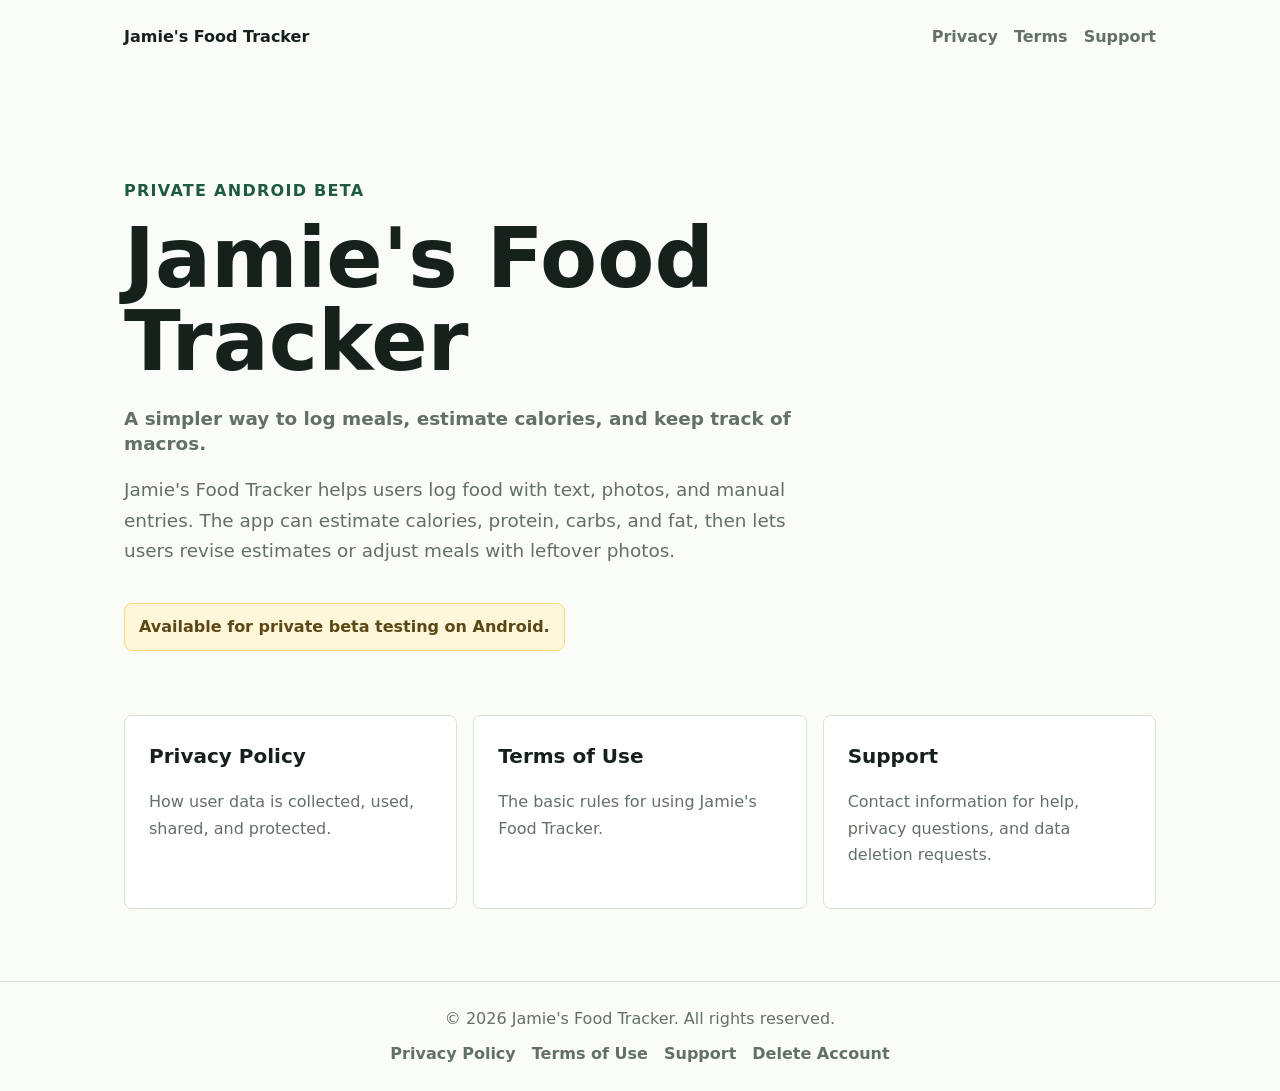
==== index.html @ 7841385f "Create Jamie's Food Tracker site" ====
<!doctype html>
<html lang="en">
  <head>
    <meta charset="utf-8">
    <meta name="viewport" content="width=device-width, initial-scale=1">
    <title>Jamie's Food Tracker</title>
    <meta
      name="description"
      content="A simpler way to log meals, estimate calories, and keep track of macros."
    >
    <link rel="stylesheet" href="/styles.css">
  </head>
  <body>
    <header class="site-header">
      <a class="brand" href="/">Jamie's Food Tracker</a>
      <nav aria-label="Primary">
        <a href="/privacy/">Privacy</a>
        <a href="/terms/">Terms</a>
        <a href="/support/">Support</a>
      </nav>
    </header>

    <main class="home">
      <section class="hero">
        <p class="eyebrow">Private Android beta</p>
        <h1>Jamie's Food Tracker</h1>
        <p class="subheadline">
          A simpler way to log meals, estimate calories, and keep track of macros.
        </p>
        <p>
          Jamie's Food Tracker helps users log food with text, photos, and
          manual entries. The app can estimate calories, protein, carbs, and
          fat, then lets users revise estimates or adjust meals with leftover
          photos.
        </p>
        <p class="beta-note">Available for private beta testing on Android.</p>
      </section>

      <section class="link-grid" aria-label="Important pages">
        <a href="/privacy/">
          <span>Privacy Policy</span>
          <p>How user data is collected, used, shared, and protected.</p>
        </a>
        <a href="/terms/">
          <span>Terms of Use</span>
          <p>The basic rules for using Jamie's Food Tracker.</p>
        </a>
        <a href="/support/">
          <span>Support</span>
          <p>Contact information for help, privacy questions, and data deletion requests.</p>
        </a>
      </section>
    </main>

    <footer>
      <p>&copy; 2026 Jamie's Food Tracker. All rights reserved.</p>
      <nav aria-label="Footer">
        <a href="/privacy/">Privacy Policy</a>
        <a href="/terms/">Terms of Use</a>
        <a href="/support/">Support</a>
        <a href="/delete-account/">Delete Account</a>
      </nav>
    </footer>
  </body>
</html>
---- styles.css ----
:root {
  color-scheme: light;
  --bg: #fafcf7;
  --surface: #ffffff;
  --text: #17211b;
  --muted: #637067;
  --line: #d8e3d9;
  --accent: #246b4f;
  --accent-strong: #1e5a42;
  --accent-soft: #e2efe6;
  --gold: #ffd979;
  --focus: #8b6500;
  font-family:
    Inter, ui-sans-serif, system-ui, -apple-system, BlinkMacSystemFont, "Segoe UI",
    sans-serif;
}

* {
  box-sizing: border-box;
}

body {
  margin: 0;
  background: var(--bg);
  color: var(--text);
  font-size: 16px;
  line-height: 1.65;
}

a {
  color: var(--accent-strong);
}

a:focus-visible {
  outline: 3px solid var(--focus);
  outline-offset: 3px;
}

.site-header {
  display: flex;
  align-items: center;
  justify-content: space-between;
  gap: 24px;
  max-width: 1080px;
  margin: 0 auto;
  padding: 24px;
}

.brand {
  color: var(--text);
  font-weight: 850;
  text-decoration: none;
}

nav {
  display: flex;
  flex-wrap: wrap;
  gap: 16px;
}

nav a {
  color: var(--muted);
  font-weight: 750;
  text-decoration: none;
}

nav a:hover {
  color: var(--accent-strong);
}

main {
  max-width: 1080px;
  margin: 0 auto;
  padding: 32px 24px 72px;
}

.home {
  min-height: calc(100vh - 170px);
}

.hero {
  max-width: 780px;
  padding: 72px 0 48px;
}

.eyebrow {
  color: var(--accent-strong);
  font-weight: 850;
  letter-spacing: 0.08em;
  margin: 0 0 12px;
  text-transform: uppercase;
}

h1 {
  font-size: clamp(2.65rem, 7vw, 5.2rem);
  line-height: 1;
  margin: 0 0 24px;
}

.subheadline {
  color: var(--text);
  font-size: clamp(1.25rem, 3vw, 1.8rem);
  font-weight: 750;
  line-height: 1.35;
  max-width: 720px;
}

.hero p:not(.eyebrow):not(.beta-note) {
  color: var(--muted);
  font-size: 1.15rem;
  max-width: 700px;
}

.beta-note {
  align-items: center;
  background: #fff7d9;
  border: 1px solid var(--gold);
  border-radius: 8px;
  color: #5b4816;
  display: inline-flex;
  font-weight: 850;
  margin-top: 18px;
  min-height: 44px;
  padding: 10px 14px;
}

.link-grid {
  display: grid;
  gap: 16px;
  grid-template-columns: repeat(3, minmax(0, 1fr));
}

.link-grid a {
  background: var(--surface);
  border: 1px solid var(--line);
  border-radius: 8px;
  color: var(--muted);
  min-height: 180px;
  padding: 24px;
  text-decoration: none;
}

.link-grid a:hover {
  border-color: var(--accent);
}

.link-grid span {
  color: var(--text);
  display: block;
  font-size: 1.25rem;
  font-weight: 850;
  margin-bottom: 10px;
}

.document {
  background: var(--surface);
  border: 1px solid var(--line);
  border-radius: 8px;
  margin-top: 20px;
  padding: clamp(24px, 5vw, 56px);
}

.document header {
  border-bottom: 1px solid var(--line);
  margin-bottom: 32px;
  padding-bottom: 24px;
}

.document h1 {
  font-size: clamp(2rem, 4vw, 3.2rem);
  margin-bottom: 12px;
}

.document h2 {
  font-size: 1.35rem;
  line-height: 1.25;
  margin: 34px 0 10px;
}

.document p,
.document li {
  color: var(--muted);
}

.document ul {
  padding-left: 1.25rem;
}

.document strong {
  color: var(--text);
}

.contact-block {
  background: var(--accent-soft);
  border: 1px solid #bddac8;
  border-radius: 8px;
  margin-top: 28px;
  padding: 20px;
}

footer {
  border-top: 1px solid var(--line);
  color: var(--muted);
  padding: 24px;
  text-align: center;
}

footer p {
  margin: 0;
}

footer nav {
  justify-content: center;
  margin-top: 8px;
}

@media (max-width: 720px) {
  .site-header {
    align-items: flex-start;
    flex-direction: column;
  }

  main {
    padding-top: 16px;
  }

  .hero {
    padding-top: 44px;
  }

  .link-grid {
    grid-template-columns: 1fr;
  }
}
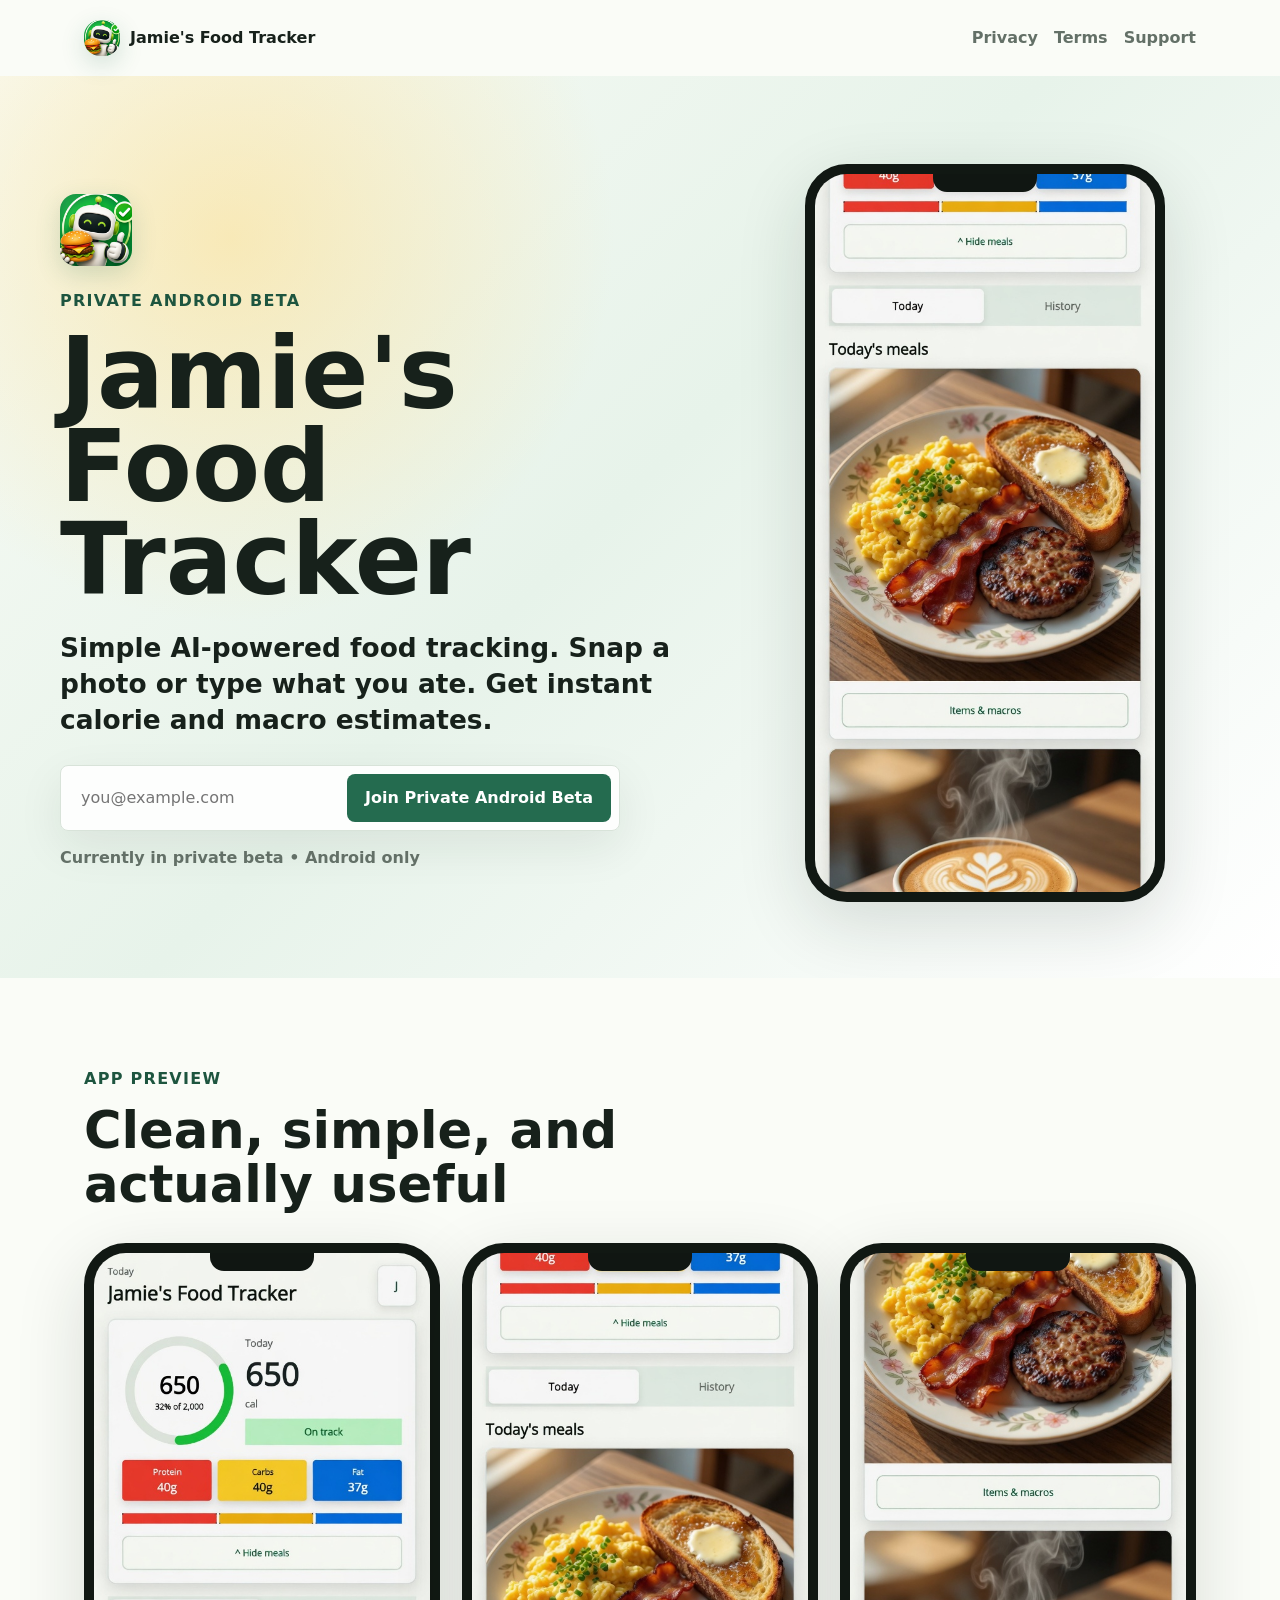
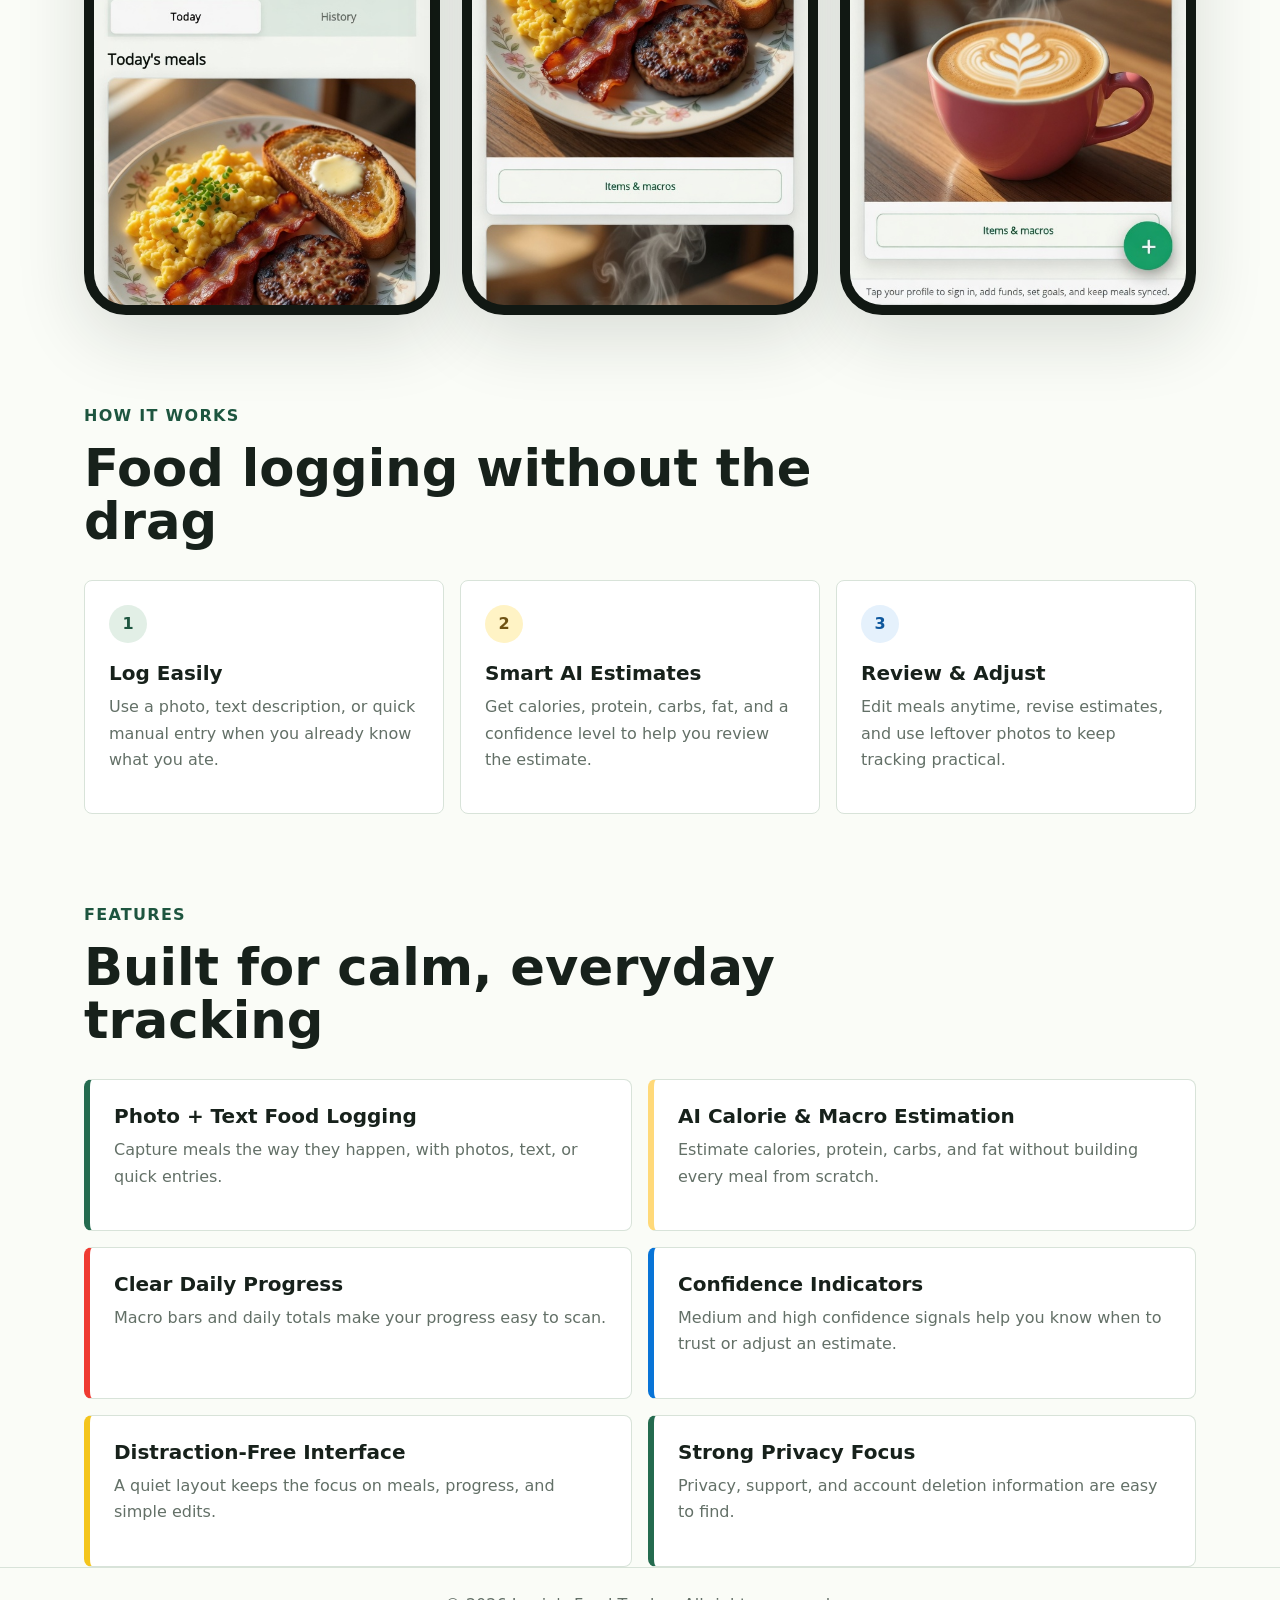
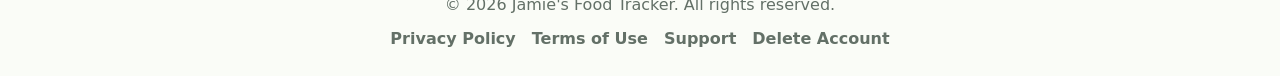
==== commit 215ba1f9: "Redesign landing page with app preview" ====
--- a/index.html
+++ b/index.html
@@ -3,16 +3,29 @@
   <head>
     <meta charset="utf-8">
     <meta name="viewport" content="width=device-width, initial-scale=1">
-    <title>Jamie's Food Tracker</title>
+    <title>Jamie's Food Tracker | Simple AI Food Tracking</title>
     <meta
       name="description"
-      content="A simpler way to log meals, estimate calories, and keep track of macros."
+      content="Simple AI-powered food tracking. Snap a photo or type what you ate to get instant calorie and macro estimates."
     >
+    <meta property="og:title" content="Jamie's Food Tracker">
+    <meta
+      property="og:description"
+      content="Simple AI-powered food tracking for calories, macros, meal photos, and quick edits."
+    >
+    <meta property="og:type" content="website">
+    <meta property="og:url" content="https://jamiesfoodtracker.com/">
+    <meta property="og:image" content="https://jamiesfoodtracker.com/Images/7m0nS.jpg">
+    <link rel="icon" href="/Images/play_store_512.png">
+    <link rel="apple-touch-icon" href="/Images/play_store_512.png">
     <link rel="stylesheet" href="/styles.css">
   </head>
   <body>
     <header class="site-header">
-      <a class="brand" href="/">Jamie's Food Tracker</a>
+      <a class="brand" href="/">
+        <img src="/Images/play_store_512.png" alt="" width="36" height="36">
+        <span>Jamie's Food Tracker</span>
+      </a>
       <nav aria-label="Primary">
         <a href="/privacy/">Privacy</a>
         <a href="/terms/">Terms</a>
@@ -22,33 +35,102 @@
 
     <main class="home">
       <section class="hero">
-        <p class="eyebrow">Private Android beta</p>
-        <h1>Jamie's Food Tracker</h1>
-        <p class="subheadline">
-          A simpler way to log meals, estimate calories, and keep track of macros.
-        </p>
-        <p>
-          Jamie's Food Tracker helps users log food with text, photos, and
-          manual entries. The app can estimate calories, protein, carbs, and
-          fat, then lets users revise estimates or adjust meals with leftover
-          photos.
-        </p>
-        <p class="beta-note">Available for private beta testing on Android.</p>
+        <div class="hero-copy">
+          <img class="app-icon" src="/Images/play_store_512.png" alt="" width="72" height="72">
+          <p class="eyebrow">Private Android beta</p>
+          <h1>Jamie's Food Tracker</h1>
+          <p class="subheadline">
+            Simple AI-powered food tracking. Snap a photo or type what you ate.
+            Get instant calorie and macro estimates.
+          </p>
+          <form class="beta-form" action="mailto:support@jamiesfoodtracker.com" method="post" enctype="text/plain">
+            <label class="sr-only" for="beta-email">Email address</label>
+            <input id="beta-email" name="email" type="email" placeholder="you@example.com" autocomplete="email">
+            <button type="submit">Join Private Android Beta</button>
+          </form>
+          <p class="beta-note">Currently in private beta &bull; Android only</p>
+        </div>
+
+        <div class="hero-visual" aria-label="App preview">
+          <div class="phone-frame main-phone">
+            <img src="/Images/7m0nS.jpg" alt="Jamie's Food Tracker app showing daily calories, macro bars, breakfast, and coffee meal cards.">
+          </div>
+        </div>
       </section>
 
-      <section class="link-grid" aria-label="Important pages">
-        <a href="/privacy/">
-          <span>Privacy Policy</span>
-          <p>How user data is collected, used, shared, and protected.</p>
-        </a>
-        <a href="/terms/">
-          <span>Terms of Use</span>
-          <p>The basic rules for using Jamie's Food Tracker.</p>
-        </a>
-        <a href="/support/">
-          <span>Support</span>
-          <p>Contact information for help, privacy questions, and data deletion requests.</p>
-        </a>
+      <section class="preview-section" aria-labelledby="preview-title">
+        <div class="section-heading">
+          <p class="eyebrow">App preview</p>
+          <h2 id="preview-title">Clean, simple, and actually useful</h2>
+        </div>
+        <div class="preview-grid">
+          <div class="phone-frame preview-phone crop-top">
+            <img src="/Images/7m0nS.jpg" alt="Daily calorie and macro progress in Jamie's Food Tracker.">
+          </div>
+          <div class="phone-frame preview-phone crop-meal">
+            <img src="/Images/7m0nS.jpg" alt="Meal photo card in Jamie's Food Tracker.">
+          </div>
+          <div class="phone-frame preview-phone crop-coffee">
+            <img src="/Images/7m0nS.jpg" alt="Coffee photo card in Jamie's Food Tracker.">
+          </div>
+        </div>
+      </section>
+
+      <section class="steps-section" aria-labelledby="steps-title">
+        <div class="section-heading">
+          <p class="eyebrow">How it works</p>
+          <h2 id="steps-title">Food logging without the drag</h2>
+        </div>
+        <div class="steps-grid">
+          <article>
+            <span>1</span>
+            <h3>Log Easily</h3>
+            <p>Use a photo, text description, or quick manual entry when you already know what you ate.</p>
+          </article>
+          <article>
+            <span>2</span>
+            <h3>Smart AI Estimates</h3>
+            <p>Get calories, protein, carbs, fat, and a confidence level to help you review the estimate.</p>
+          </article>
+          <article>
+            <span>3</span>
+            <h3>Review & Adjust</h3>
+            <p>Edit meals anytime, revise estimates, and use leftover photos to keep tracking practical.</p>
+          </article>
+        </div>
+      </section>
+
+      <section class="features-section" aria-labelledby="features-title">
+        <div class="section-heading">
+          <p class="eyebrow">Features</p>
+          <h2 id="features-title">Built for calm, everyday tracking</h2>
+        </div>
+        <div class="feature-list">
+          <article>
+            <h3>Photo + Text Food Logging</h3>
+            <p>Capture meals the way they happen, with photos, text, or quick entries.</p>
+          </article>
+          <article>
+            <h3>AI Calorie & Macro Estimation</h3>
+            <p>Estimate calories, protein, carbs, and fat without building every meal from scratch.</p>
+          </article>
+          <article>
+            <h3>Clear Daily Progress</h3>
+            <p>Macro bars and daily totals make your progress easy to scan.</p>
+          </article>
+          <article>
+            <h3>Confidence Indicators</h3>
+            <p>Medium and high confidence signals help you know when to trust or adjust an estimate.</p>
+          </article>
+          <article>
+            <h3>Distraction-Free Interface</h3>
+            <p>A quiet layout keeps the focus on meals, progress, and simple edits.</p>
+          </article>
+          <article>
+            <h3>Strong Privacy Focus</h3>
+            <p>Privacy, support, and account deletion information are easy to find.</p>
+          </article>
+        </div>
       </section>
     </main>
 
--- a/styles.css
+++ b/styles.css
@@ -6,9 +6,13 @@
   --muted: #637067;
   --line: #d8e3d9;
   --accent: #246b4f;
-  --accent-strong: #1e5a42;
+  --accent-strong: #1d553f;
   --accent-soft: #e2efe6;
   --gold: #ffd979;
+  --red: #ef3b32;
+  --yellow: #f4c51d;
+  --blue: #0874d7;
+  --shadow: 0 22px 70px rgba(23, 33, 27, 0.14);
   --focus: #8b6500;
   font-family:
     Inter, ui-sans-serif, system-ui, -apple-system, BlinkMacSystemFont, "Segoe UI",
@@ -27,29 +31,45 @@
   line-height: 1.65;
 }
 
+img {
+  display: block;
+  max-width: 100%;
+}
+
 a {
   color: var(--accent-strong);
 }
 
-a:focus-visible {
+a:focus-visible,
+button:focus-visible,
+input:focus-visible {
   outline: 3px solid var(--focus);
   outline-offset: 3px;
 }
 
 .site-header {
+  align-items: center;
   display: flex;
+  gap: 24px;
+  justify-content: space-between;
+  margin: 0 auto;
+  max-width: 1160px;
+  padding: 20px 24px;
+}
+
+.brand {
   align-items: center;
-  justify-content: space-between;
-  gap: 24px;
-  max-width: 1080px;
-  margin: 0 auto;
-  padding: 24px;
-}
-
-.brand {
   color: var(--text);
+  display: inline-flex;
   font-weight: 850;
+  gap: 10px;
   text-decoration: none;
+}
+
+.brand img,
+.app-icon {
+  border-radius: 16px;
+  box-shadow: 0 8px 24px rgba(36, 107, 79, 0.18);
 }
 
 nav {
@@ -69,18 +89,37 @@
 }
 
 main {
-  max-width: 1080px;
   margin: 0 auto;
-  padding: 32px 24px 72px;
+  max-width: 1160px;
+  padding: 0 24px 84px;
 }
 
 .home {
-  min-height: calc(100vh - 170px);
+  max-width: none;
+  padding: 0;
 }
 
 .hero {
-  max-width: 780px;
-  padding: 72px 0 48px;
+  background:
+    radial-gradient(circle at 18% 18%, rgba(255, 217, 121, 0.48), transparent 24rem),
+    linear-gradient(135deg, #f8fbf5 0%, #e7f3ea 48%, #ffffff 100%);
+  display: grid;
+  gap: clamp(32px, 6vw, 72px);
+  grid-template-columns: minmax(0, 1fr) minmax(300px, 470px);
+  min-height: calc(100vh - 76px);
+  overflow: hidden;
+  padding: clamp(44px, 8vw, 88px) max(24px, calc((100vw - 1160px) / 2)) 76px;
+}
+
+.hero-copy {
+  align-self: center;
+  max-width: 640px;
+}
+
+.app-icon {
+  height: 72px;
+  margin-bottom: 22px;
+  width: 72px;
 }
 
 .eyebrow {
@@ -91,65 +130,240 @@
   text-transform: uppercase;
 }
 
+h1,
+h2,
+h3,
+p {
+  margin-top: 0;
+}
+
 h1 {
-  font-size: clamp(2.65rem, 7vw, 5.2rem);
-  line-height: 1;
-  margin: 0 0 24px;
+  font-size: clamp(3.2rem, 8vw, 6.2rem);
+  letter-spacing: 0;
+  line-height: 0.94;
+  margin-bottom: 24px;
+  max-width: 780px;
+}
+
+h2 {
+  font-size: clamp(2rem, 4vw, 3.6rem);
+  line-height: 1.04;
+  margin-bottom: 0;
+}
+
+h3 {
+  font-size: 1.25rem;
+  line-height: 1.25;
+  margin-bottom: 8px;
 }
 
 .subheadline {
   color: var(--text);
-  font-size: clamp(1.25rem, 3vw, 1.8rem);
+  font-size: clamp(1.22rem, 2.3vw, 1.65rem);
+  font-weight: 760;
+  line-height: 1.35;
+  margin-bottom: 28px;
+  max-width: 680px;
+}
+
+.beta-form {
+  background: rgba(255, 255, 255, 0.9);
+  border: 1px solid var(--line);
+  border-radius: 8px;
+  box-shadow: 0 16px 46px rgba(23, 33, 27, 0.08);
+  display: flex;
+  gap: 10px;
+  max-width: 560px;
+  padding: 8px;
+}
+
+.beta-form input {
+  background: transparent;
+  border: 0;
+  color: var(--text);
+  flex: 1;
+  font: inherit;
+  min-height: 48px;
+  min-width: 0;
+  padding: 0 12px;
+}
+
+.beta-form button {
+  background: var(--accent);
+  border: 0;
+  border-radius: 8px;
+  color: #ffffff;
+  cursor: pointer;
+  font: inherit;
+  font-weight: 850;
+  min-height: 48px;
+  padding: 0 18px;
+  white-space: nowrap;
+}
+
+.beta-form button:hover {
+  background: var(--accent-strong);
+}
+
+.beta-note {
+  color: var(--muted);
   font-weight: 750;
-  line-height: 1.35;
-  max-width: 720px;
-}
-
-.hero p:not(.eyebrow):not(.beta-note) {
-  color: var(--muted);
-  font-size: 1.15rem;
-  max-width: 700px;
-}
-
-.beta-note {
+  margin: 14px 0 0;
+}
+
+.hero-visual {
   align-items: center;
-  background: #fff7d9;
-  border: 1px solid var(--gold);
-  border-radius: 8px;
-  color: #5b4816;
-  display: inline-flex;
-  font-weight: 850;
-  margin-top: 18px;
-  min-height: 44px;
-  padding: 10px 14px;
-}
-
-.link-grid {
+  display: flex;
+  justify-content: center;
+  min-height: 580px;
+}
+
+.phone-frame {
+  background: #101612;
+  border: 10px solid #111813;
+  border-radius: 42px;
+  box-shadow: var(--shadow);
+  overflow: hidden;
+  position: relative;
+}
+
+.phone-frame::before {
+  background: #101612;
+  border-radius: 0 0 14px 14px;
+  content: "";
+  height: 18px;
+  left: 50%;
+  position: absolute;
+  top: 0;
+  transform: translateX(-50%);
+  width: 104px;
+  z-index: 2;
+}
+
+.phone-frame img {
+  height: 100%;
+  object-fit: cover;
+  width: 100%;
+}
+
+.main-phone {
+  height: min(760px, 82vh);
+  max-height: 760px;
+  width: min(360px, 78vw);
+}
+
+.preview-section,
+.steps-section,
+.features-section {
+  margin: 0 auto;
+  max-width: 1160px;
+  padding: 88px 24px 0;
+}
+
+.section-heading {
+  margin-bottom: 32px;
+  max-width: 740px;
+}
+
+.preview-grid {
+  align-items: end;
+  display: grid;
+  gap: 22px;
+  grid-template-columns: repeat(3, minmax(0, 1fr));
+}
+
+.preview-phone {
+  aspect-ratio: 9 / 17;
+  width: 100%;
+}
+
+.preview-phone img {
+  object-position: center top;
+}
+
+.crop-top img {
+  object-position: center top;
+}
+
+.crop-meal img {
+  object-position: center 44%;
+}
+
+.crop-coffee img {
+  object-position: center bottom;
+}
+
+.steps-grid,
+.feature-list {
   display: grid;
   gap: 16px;
   grid-template-columns: repeat(3, minmax(0, 1fr));
 }
 
-.link-grid a {
+.steps-grid article,
+.feature-list article {
   background: var(--surface);
   border: 1px solid var(--line);
   border-radius: 8px;
+  padding: 24px;
+}
+
+.steps-grid span {
+  align-items: center;
+  background: var(--accent-soft);
+  border-radius: 999px;
+  color: var(--accent-strong);
+  display: inline-flex;
+  font-weight: 900;
+  height: 38px;
+  justify-content: center;
+  margin-bottom: 18px;
+  width: 38px;
+}
+
+.steps-grid article:nth-child(2) span {
+  background: #fff3c5;
+  color: #6f5213;
+}
+
+.steps-grid article:nth-child(3) span {
+  background: #e5f1fc;
+  color: #0f589d;
+}
+
+.steps-grid p,
+.feature-list p,
+.document p,
+.document li {
   color: var(--muted);
-  min-height: 180px;
-  padding: 24px;
-  text-decoration: none;
-}
-
-.link-grid a:hover {
-  border-color: var(--accent);
-}
-
-.link-grid span {
-  color: var(--text);
-  display: block;
-  font-size: 1.25rem;
-  font-weight: 850;
-  margin-bottom: 10px;
+}
+
+.feature-list {
+  grid-template-columns: repeat(2, minmax(0, 1fr));
+}
+
+.feature-list article {
+  border-left: 6px solid var(--accent);
+}
+
+.feature-list article:nth-child(2) {
+  border-left-color: var(--gold);
+}
+
+.feature-list article:nth-child(3) {
+  border-left-color: var(--red);
+}
+
+.feature-list article:nth-child(4) {
+  border-left-color: var(--blue);
+}
+
+.feature-list article:nth-child(5) {
+  border-left-color: var(--yellow);
+}
+
+.feature-list article:nth-child(6) {
+  border-left-color: var(--accent);
 }
 
 .document {
@@ -177,11 +391,6 @@
   margin: 34px 0 10px;
 }
 
-.document p,
-.document li {
-  color: var(--muted);
-}
-
 .document ul {
   padding-left: 1.25rem;
 }
@@ -198,6 +407,18 @@
   padding: 20px;
 }
 
+.sr-only {
+  border: 0;
+  clip: rect(0 0 0 0);
+  height: 1px;
+  margin: -1px;
+  overflow: hidden;
+  padding: 0;
+  position: absolute;
+  white-space: nowrap;
+  width: 1px;
+}
+
 footer {
   border-top: 1px solid var(--line);
   color: var(--muted);
@@ -214,6 +435,33 @@
   margin-top: 8px;
 }
 
+@media (max-width: 920px) {
+  .hero {
+    grid-template-columns: 1fr;
+    padding-bottom: 56px;
+  }
+
+  .hero-visual {
+    min-height: auto;
+  }
+
+  .main-phone {
+    height: 660px;
+    width: min(340px, 86vw);
+  }
+
+  .preview-grid {
+    grid-template-columns: repeat(3, minmax(210px, 1fr));
+    overflow-x: auto;
+    padding-bottom: 10px;
+  }
+
+  .steps-grid,
+  .feature-list {
+    grid-template-columns: 1fr;
+  }
+}
+
 @media (max-width: 720px) {
   .site-header {
     align-items: flex-start;
@@ -225,10 +473,31 @@
   }
 
   .hero {
-    padding-top: 44px;
-  }
-
-  .link-grid {
-    grid-template-columns: 1fr;
-  }
-}
+    min-height: auto;
+    padding-top: 38px;
+  }
+
+  .beta-form {
+    background: transparent;
+    border: 0;
+    box-shadow: none;
+    flex-direction: column;
+    padding: 0;
+  }
+
+  .beta-form input {
+    background: #ffffff;
+    border: 1px solid var(--line);
+    border-radius: 8px;
+  }
+
+  .beta-form button {
+    white-space: normal;
+  }
+
+  .preview-section,
+  .steps-section,
+  .features-section {
+    padding-top: 64px;
+  }
+}
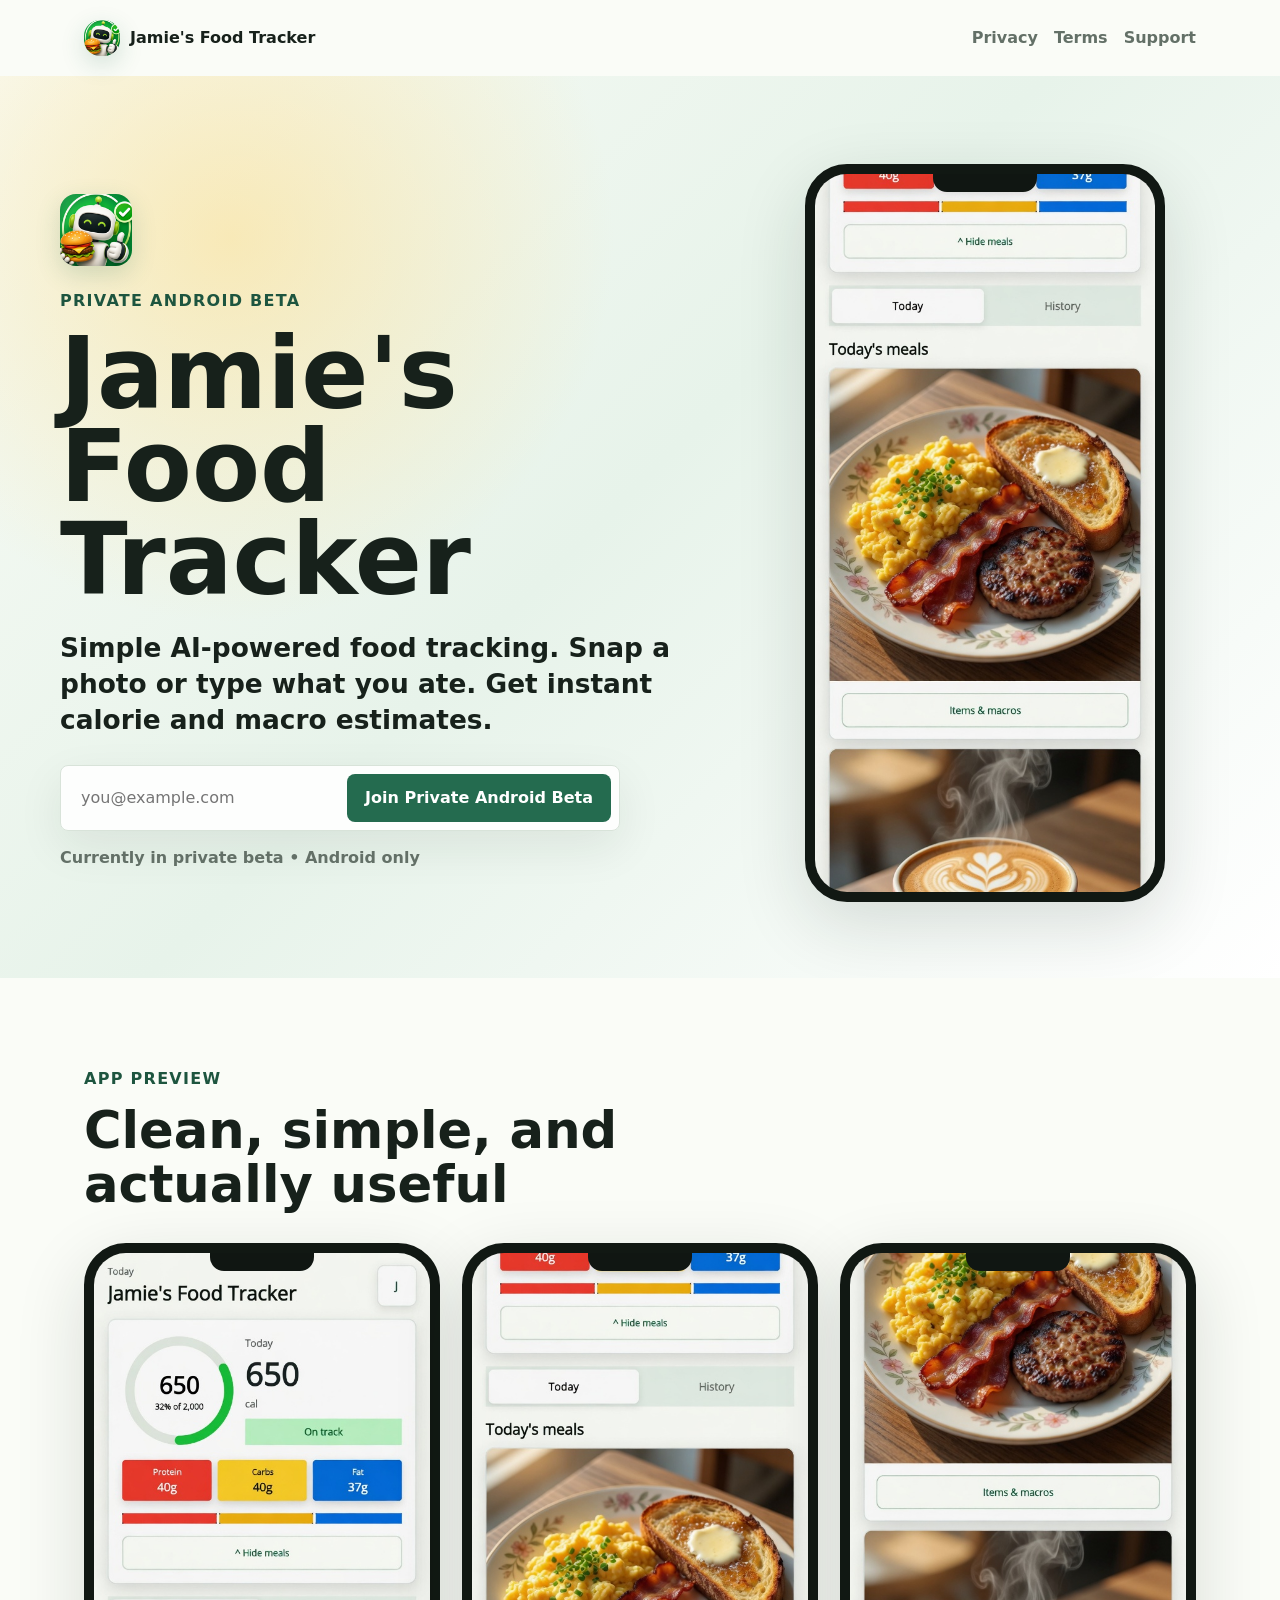
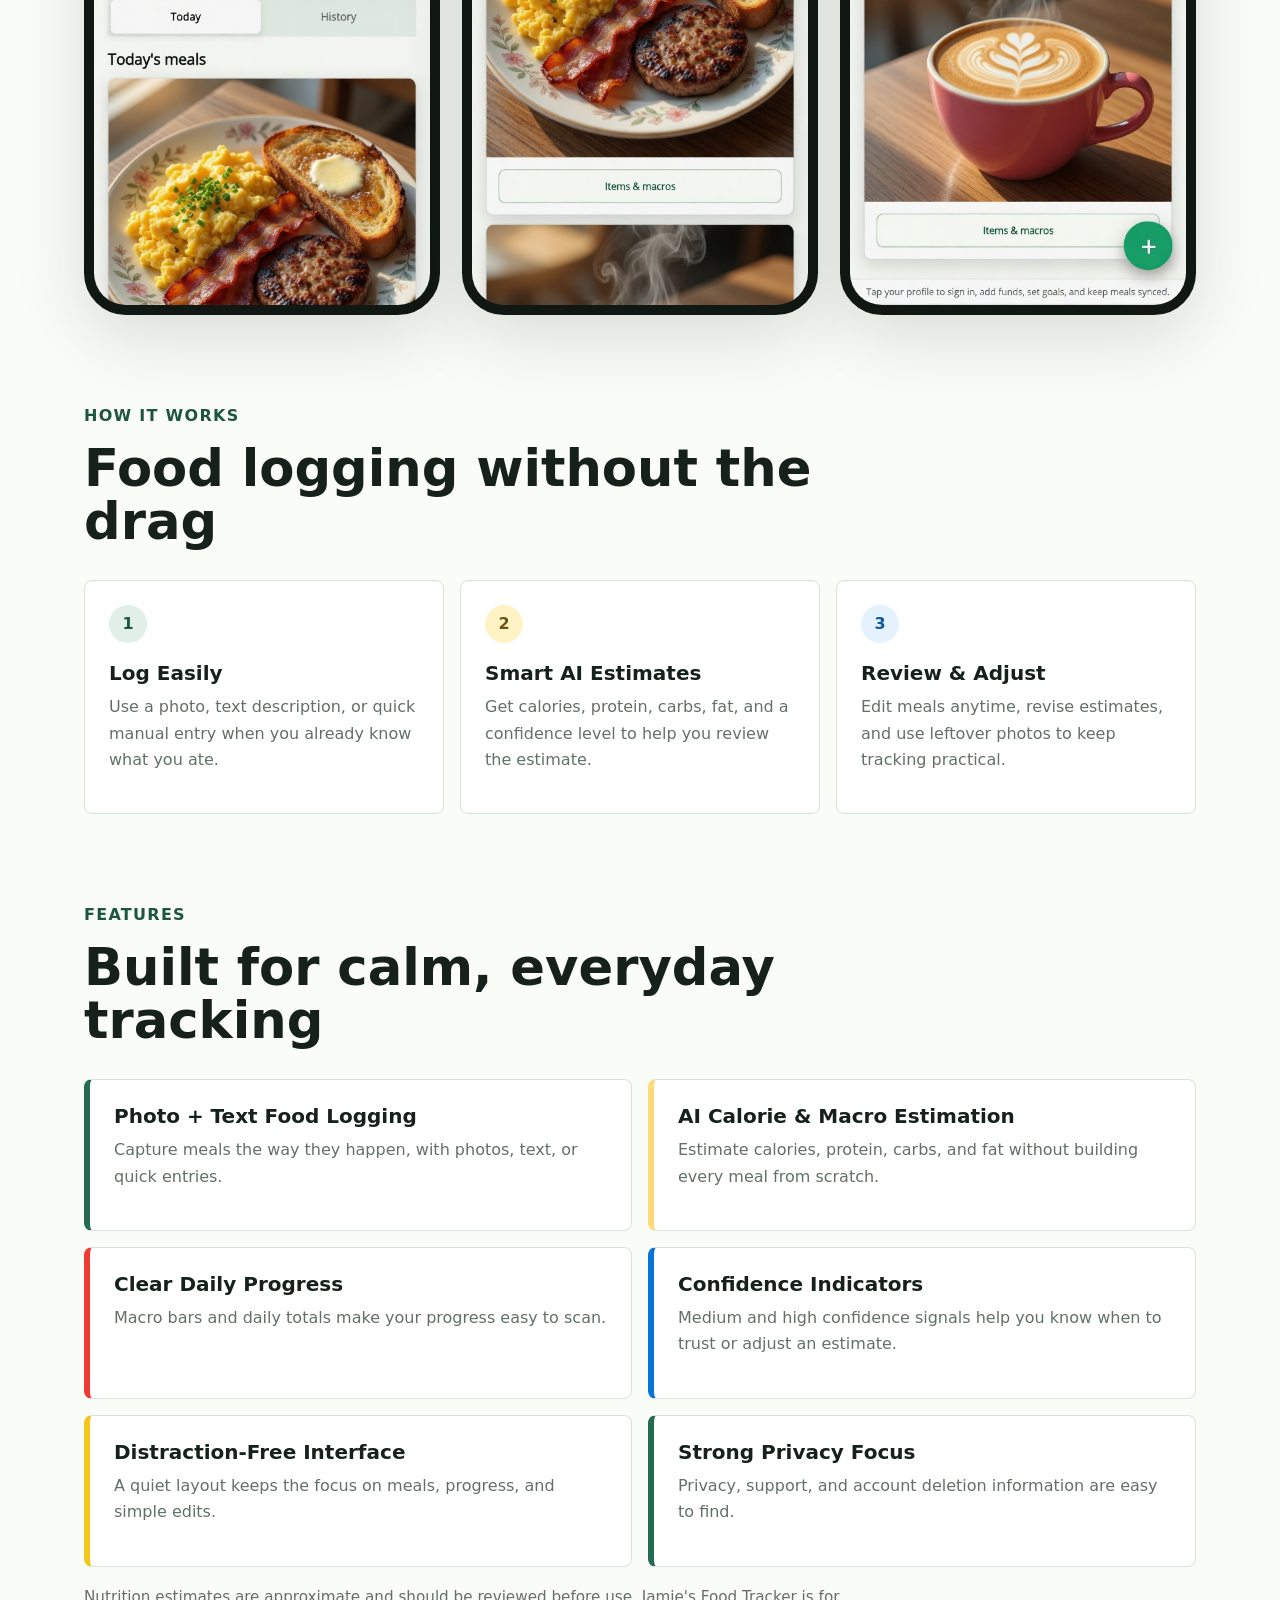
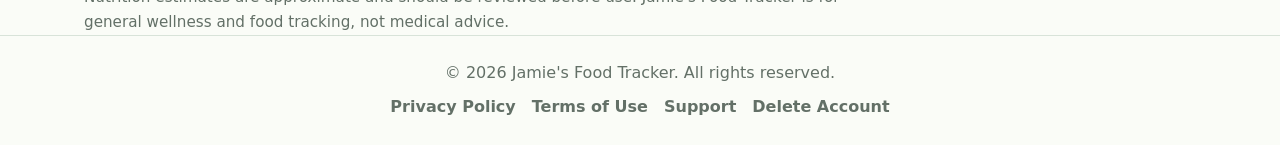
==== commit 47e4fd0e: "Update policy and terms wording" ====
--- a/index.html
+++ b/index.html
@@ -131,6 +131,11 @@
             <p>Privacy, support, and account deletion information are easy to find.</p>
           </article>
         </div>
+        <p class="estimate-disclaimer">
+          Nutrition estimates are approximate and should be reviewed before use.
+          Jamie's Food Tracker is for general wellness and food tracking, not
+          medical advice.
+        </p>
       </section>
     </main>
 
--- a/styles.css
+++ b/styles.css
@@ -366,6 +366,13 @@
   border-left-color: var(--accent);
 }
 
+.estimate-disclaimer {
+  color: var(--muted);
+  font-size: 0.95rem;
+  margin: 18px 0 0;
+  max-width: 760px;
+}
+
 .document {
   background: var(--surface);
   border: 1px solid var(--line);
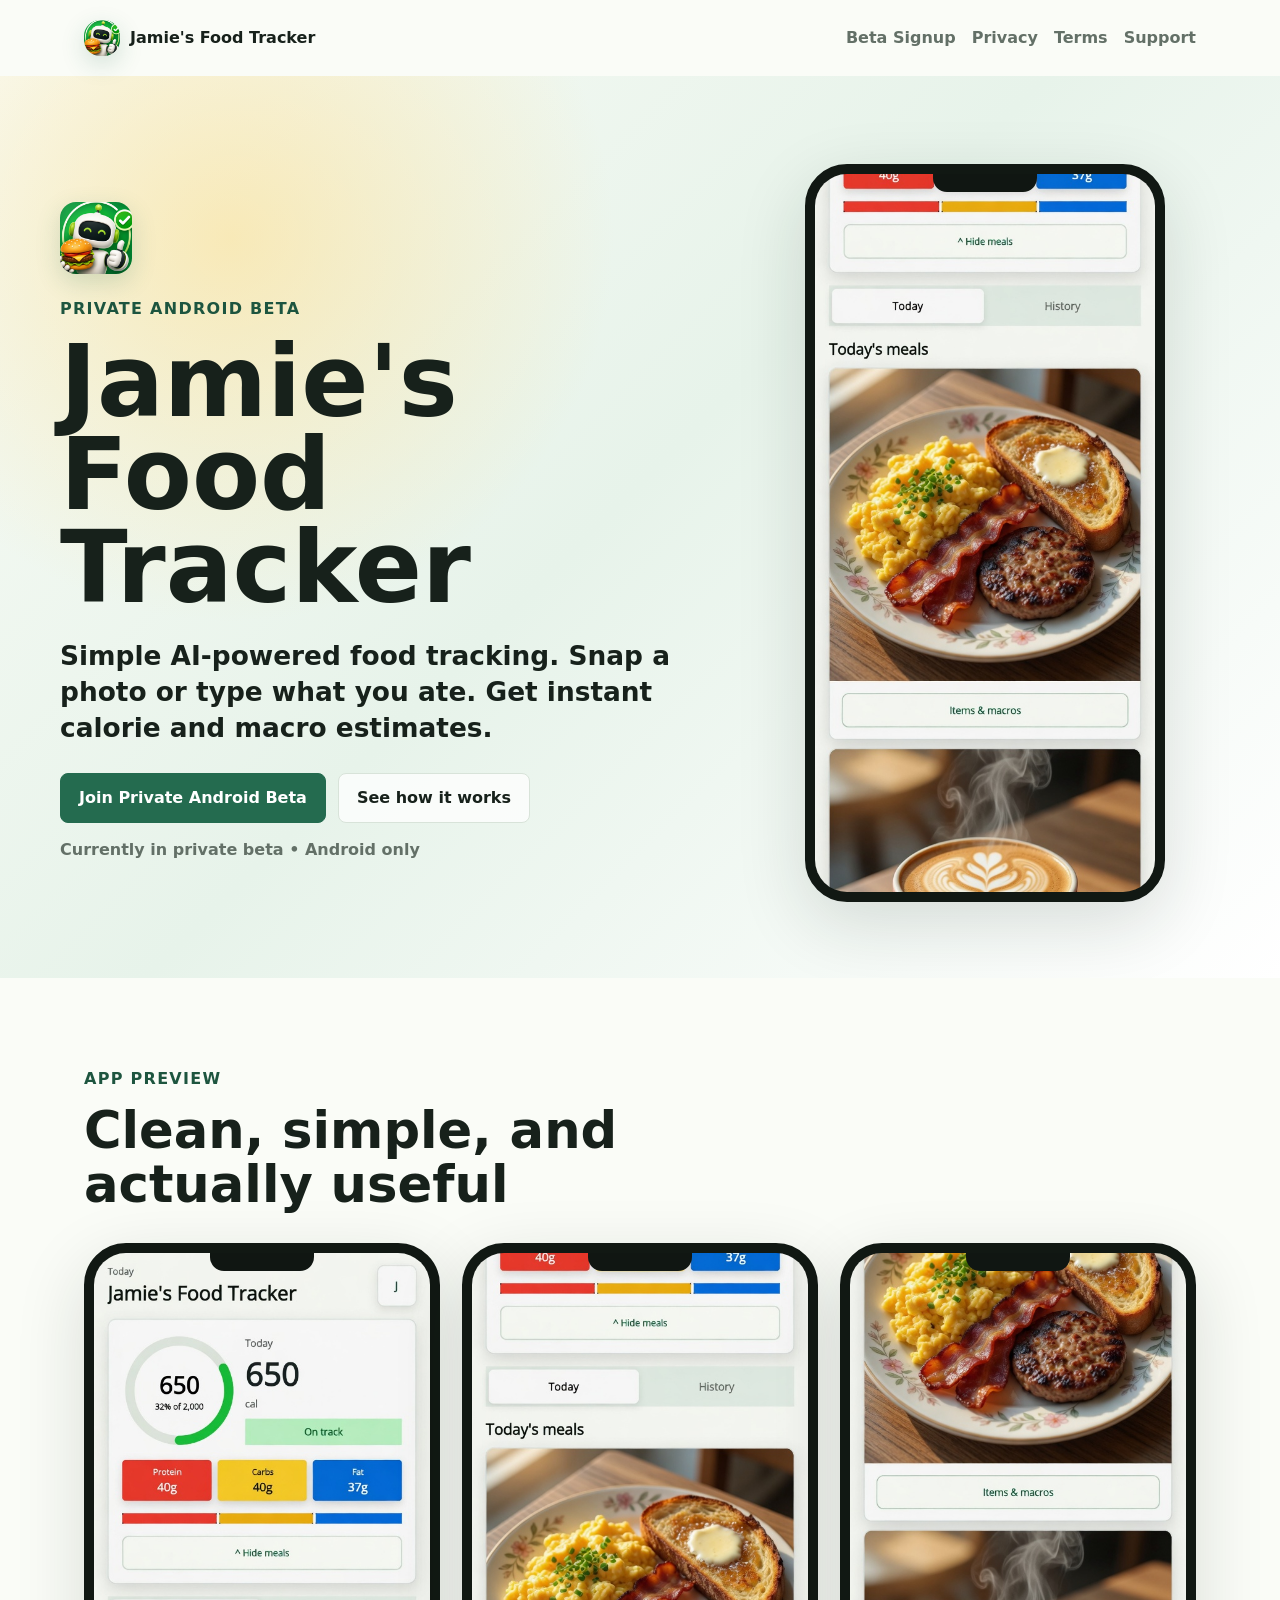
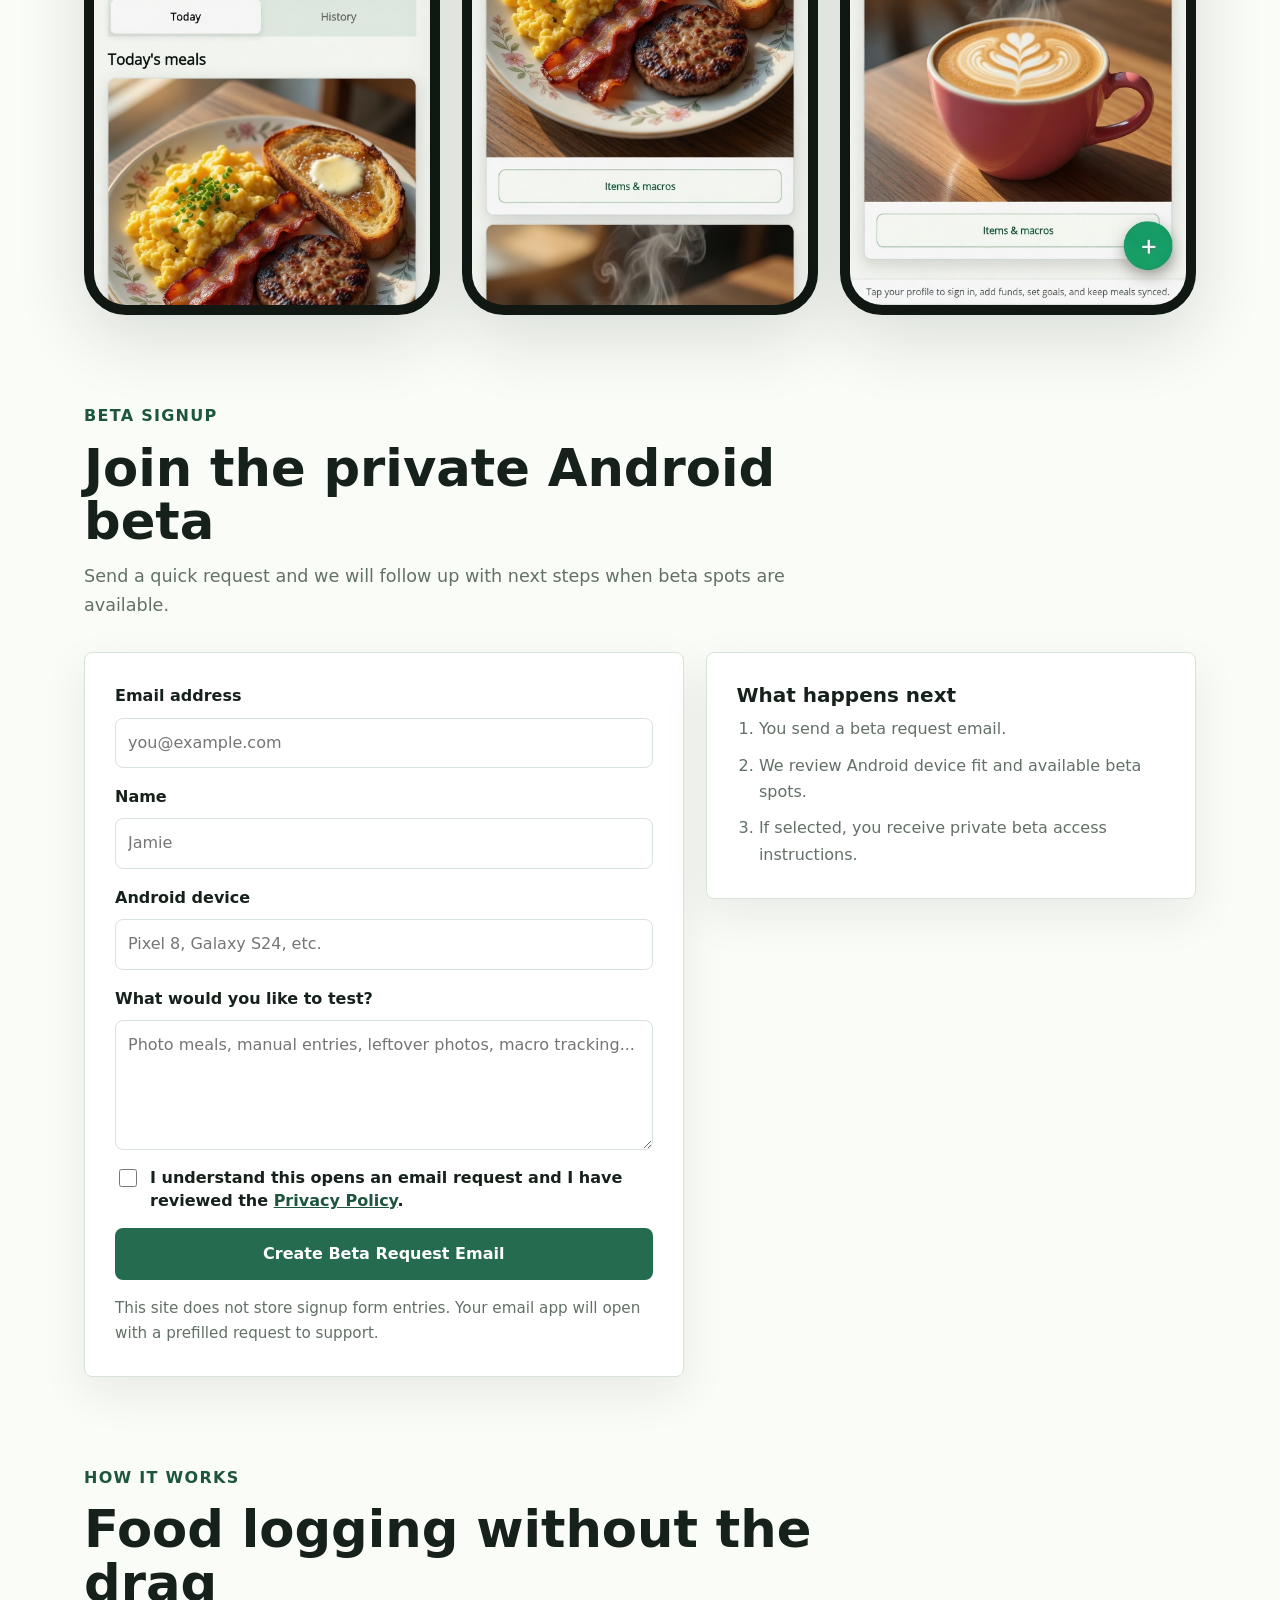
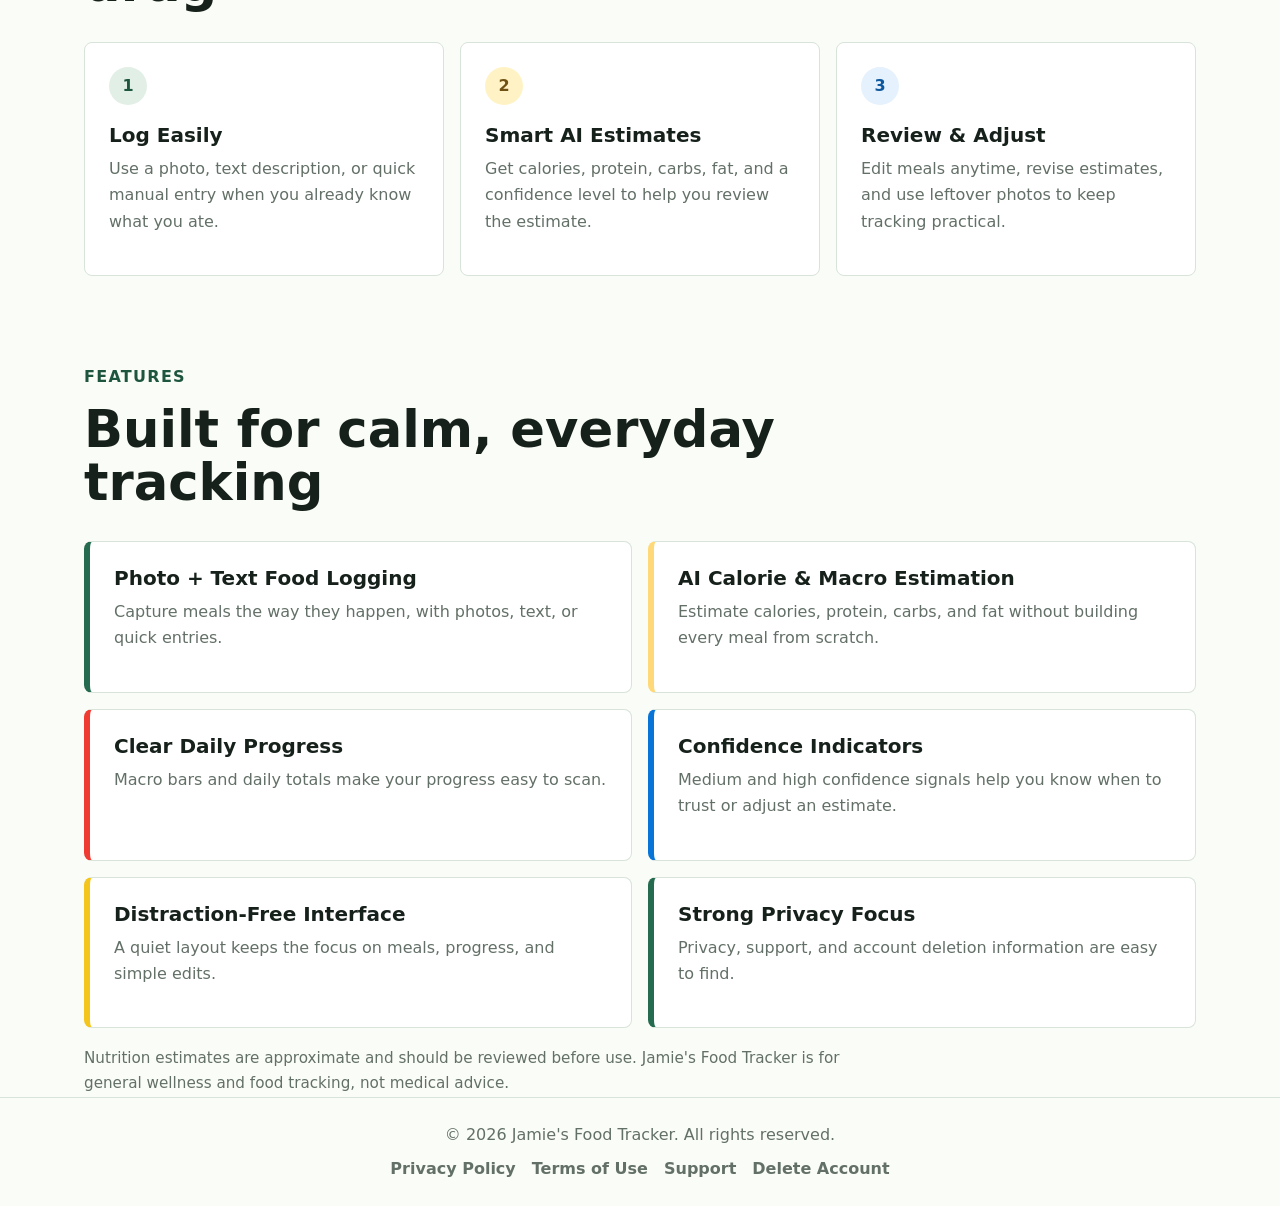
==== commit f6916c8a: "Improve beta signup workflow" ====
--- a/index.html
+++ b/index.html
@@ -27,6 +27,7 @@
         <span>Jamie's Food Tracker</span>
       </a>
       <nav aria-label="Primary">
+        <a href="/#beta-signup">Beta Signup</a>
         <a href="/privacy/">Privacy</a>
         <a href="/terms/">Terms</a>
         <a href="/support/">Support</a>
@@ -43,11 +44,10 @@
             Simple AI-powered food tracking. Snap a photo or type what you ate.
             Get instant calorie and macro estimates.
           </p>
-          <form class="beta-form" action="mailto:support@jamiesfoodtracker.com" method="post" enctype="text/plain">
-            <label class="sr-only" for="beta-email">Email address</label>
-            <input id="beta-email" name="email" type="email" placeholder="you@example.com" autocomplete="email">
-            <button type="submit">Join Private Android Beta</button>
-          </form>
+          <div class="hero-actions">
+            <a class="button primary" href="#beta-signup">Join Private Android Beta</a>
+            <a class="button secondary" href="#how-it-works">See how it works</a>
+          </div>
           <p class="beta-note">Currently in private beta &bull; Android only</p>
         </div>
 
@@ -76,7 +76,63 @@
         </div>
       </section>
 
-      <section class="steps-section" aria-labelledby="steps-title">
+      <section class="signup-section" id="beta-signup" aria-labelledby="signup-title">
+        <div class="section-heading">
+          <p class="eyebrow">Beta signup</p>
+          <h2 id="signup-title">Join the private Android beta</h2>
+          <p>
+            Send a quick request and we will follow up with next steps when beta
+            spots are available.
+          </p>
+        </div>
+        <div class="signup-layout">
+          <form class="beta-form" id="beta-form">
+            <div class="field-group">
+              <label for="beta-email">Email address</label>
+              <input id="beta-email" name="email" type="email" placeholder="you@example.com" autocomplete="email" required>
+            </div>
+            <div class="field-group">
+              <label for="beta-name">Name</label>
+              <input id="beta-name" name="name" type="text" placeholder="Jamie" autocomplete="name">
+            </div>
+            <div class="field-group">
+              <label for="beta-device">Android device</label>
+              <input id="beta-device" name="device" type="text" placeholder="Pixel 8, Galaxy S24, etc." autocomplete="off">
+            </div>
+            <div class="field-group">
+              <label for="beta-notes">What would you like to test?</label>
+              <textarea id="beta-notes" name="notes" rows="4" placeholder="Photo meals, manual entries, leftover photos, macro tracking..."></textarea>
+            </div>
+            <label class="check-field">
+              <input id="beta-privacy" name="privacy" type="checkbox" required>
+              <span>I understand this opens an email request and I have reviewed the <a href="/privacy/">Privacy Policy</a>.</span>
+            </label>
+            <button type="submit">Create Beta Request Email</button>
+            <p class="form-note">
+              This site does not store signup form entries. Your email app will
+              open with a prefilled request to support.
+            </p>
+          </form>
+
+          <aside class="signup-card" aria-label="Beta request steps">
+            <h3>What happens next</h3>
+            <ol>
+              <li>You send a beta request email.</li>
+              <li>We review Android device fit and available beta spots.</li>
+              <li>If selected, you receive private beta access instructions.</li>
+            </ol>
+            <div class="signup-status" id="signup-status" role="status" aria-live="polite" hidden>
+              <h3>Email draft created</h3>
+              <p>
+                Review the message in your email app, send it, and watch for a
+                reply from support@jamiesfoodtracker.com.
+              </p>
+            </div>
+          </aside>
+        </div>
+      </section>
+
+      <section class="steps-section" id="how-it-works" aria-labelledby="steps-title">
         <div class="section-heading">
           <p class="eyebrow">How it works</p>
           <h2 id="steps-title">Food logging without the drag</h2>
@@ -148,5 +204,6 @@
         <a href="/delete-account/">Delete Account</a>
       </nav>
     </footer>
+    <script src="/signup.js"></script>
   </body>
 </html>
--- a/styles.css
+++ b/styles.css
@@ -42,7 +42,8 @@
 
 a:focus-visible,
 button:focus-visible,
-input:focus-visible {
+input:focus-visible,
+textarea:focus-visible {
   outline: 3px solid var(--focus);
   outline-offset: 3px;
 }
@@ -166,26 +167,120 @@
   max-width: 680px;
 }
 
-.beta-form {
+.hero-actions {
+  display: flex;
+  flex-wrap: wrap;
+  gap: 12px;
+}
+
+.button {
+  align-items: center;
+  border: 1px solid var(--line);
+  border-radius: 8px;
+  color: var(--text);
+  display: inline-flex;
+  font-weight: 850;
+  justify-content: center;
+  min-height: 50px;
+  padding: 10px 18px;
+  text-decoration: none;
+}
+
+.button.primary {
+  background: var(--accent);
+  border-color: var(--accent);
+  color: #ffffff;
+}
+
+.button.secondary {
+  background: rgba(255, 255, 255, 0.76);
+}
+
+.button:hover {
+  border-color: var(--accent);
+}
+
+.button.primary:hover {
+  background: var(--accent-strong);
+}
+
+.signup-section,
+.preview-section,
+.steps-section,
+.features-section {
+  margin: 0 auto;
+  max-width: 1160px;
+  padding: 88px 24px 0;
+}
+
+.signup-section {
+  scroll-margin-top: 24px;
+}
+
+.signup-layout {
+  display: grid;
+  gap: 22px;
+  grid-template-columns: minmax(0, 1.1fr) minmax(280px, 0.9fr);
+}
+
+.beta-form,
+.signup-card {
   background: rgba(255, 255, 255, 0.9);
   border: 1px solid var(--line);
   border-radius: 8px;
   box-shadow: 0 16px 46px rgba(23, 33, 27, 0.08);
+}
+
+.beta-form {
+  display: flex;
+  flex-direction: column;
+  gap: 16px;
+  padding: clamp(20px, 4vw, 30px);
+}
+
+.field-group {
+  display: grid;
+  gap: 8px;
+}
+
+.field-group label,
+.check-field {
+  color: var(--text);
+  font-weight: 800;
+}
+
+.beta-form input,
+.beta-form textarea {
+  background: #ffffff;
+  border: 1px solid var(--line);
+  border-radius: 8px;
+  color: var(--text);
+  font: inherit;
+  min-height: 50px;
+  min-width: 0;
+  padding: 11px 12px;
+  width: 100%;
+}
+
+.beta-form textarea {
+  min-height: 118px;
+  resize: vertical;
+}
+
+.check-field {
+  align-items: flex-start;
   display: flex;
   gap: 10px;
-  max-width: 560px;
-  padding: 8px;
-}
-
-.beta-form input {
-  background: transparent;
-  border: 0;
-  color: var(--text);
-  flex: 1;
-  font: inherit;
-  min-height: 48px;
-  min-width: 0;
-  padding: 0 12px;
+  line-height: 1.45;
+}
+
+.check-field input {
+  flex: 0 0 auto;
+  height: 18px;
+  margin-top: 3px;
+  min-height: 0;
+  padding: 0;
+  width: 18px;
 }
 
 .beta-form button {
@@ -196,9 +291,8 @@
   cursor: pointer;
   font: inherit;
   font-weight: 850;
-  min-height: 48px;
+  min-height: 52px;
   padding: 0 18px;
-  white-space: nowrap;
 }
 
 .beta-form button:hover {
@@ -209,6 +303,40 @@
   color: var(--muted);
   font-weight: 750;
   margin: 14px 0 0;
+}
+
+.form-note {
+  color: var(--muted);
+  font-size: 0.95rem;
+  margin: 0;
+}
+
+.signup-card {
+  align-self: start;
+  padding: clamp(20px, 4vw, 30px);
+}
+
+.signup-card ol {
+  color: var(--muted);
+  margin: 0;
+  padding-left: 1.4rem;
+}
+
+.signup-card li + li {
+  margin-top: 10px;
+}
+
+.signup-status {
+  background: var(--accent-soft);
+  border: 1px solid #bddac8;
+  border-radius: 8px;
+  margin-top: 22px;
+  padding: 18px;
+}
+
+.signup-status p {
+  color: var(--muted);
+  margin-bottom: 0;
 }
 
 .hero-visual {
@@ -252,17 +380,15 @@
   width: min(360px, 78vw);
 }
 
-.preview-section,
-.steps-section,
-.features-section {
-  margin: 0 auto;
-  max-width: 1160px;
-  padding: 88px 24px 0;
-}
-
 .section-heading {
   margin-bottom: 32px;
   max-width: 740px;
+}
+
+.section-heading p:not(.eyebrow) {
+  color: var(--muted);
+  font-size: 1.1rem;
+  margin: 14px 0 0;
 }
 
 .preview-grid {
@@ -464,7 +590,8 @@
   }
 
   .steps-grid,
-  .feature-list {
+  .feature-list,
+  .signup-layout {
     grid-template-columns: 1fr;
   }
 }
@@ -484,24 +611,7 @@
     padding-top: 38px;
   }
 
-  .beta-form {
-    background: transparent;
-    border: 0;
-    box-shadow: none;
-    flex-direction: column;
-    padding: 0;
-  }
-
-  .beta-form input {
-    background: #ffffff;
-    border: 1px solid var(--line);
-    border-radius: 8px;
-  }
-
-  .beta-form button {
-    white-space: normal;
-  }
-
+  .signup-section,
   .preview-section,
   .steps-section,
   .features-section {
